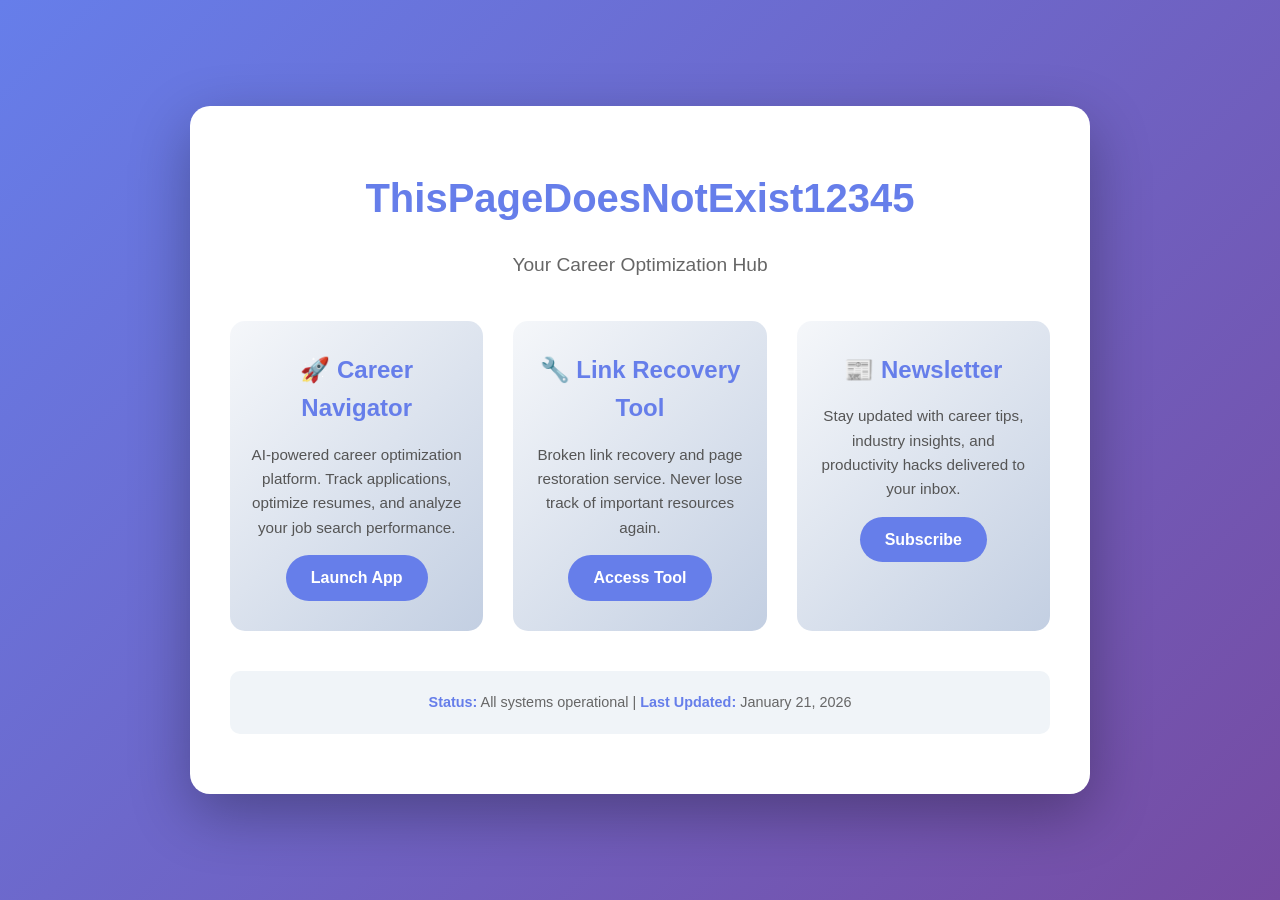
==== index.html @ 4808464a "Add professional landing page with service links" ====
<!DOCTYPE html>
<html lang="en">
<head>
    <meta charset="UTF-8">
    <meta name="viewport" content="width=device-width, initial-scale=1.0">
    <meta name="description" content="ThisPageDoesNotExist12345 - Career optimization tools and resources">
    <title>ThisPageDoesNotExist12345 | Career Navigator & Tools</title>
    <style>
        * {
            margin: 0;
            padding: 0;
            box-sizing: border-box;
        }
        
        body {
            font-family: -apple-system, BlinkMacSystemFont, 'Segoe UI', Roboto, Oxygen, Ubuntu, Cantarell, sans-serif;
            line-height: 1.6;
            color: #333;
            background: linear-gradient(135deg, #667eea 0%, #764ba2 100%);
            min-height: 100vh;
            display: flex;
            align-items: center;
            justify-content: center;
            padding: 20px;
        }
        
        .container {
            max-width: 900px;
            background: white;
            border-radius: 20px;
            box-shadow: 0 20px 60px rgba(0, 0, 0, 0.3);
            padding: 60px 40px;
            text-align: center;
        }
        
        h1 {
            font-size: 2.5rem;
            color: #667eea;
            margin-bottom: 20px;
            font-weight: 700;
        }
        
        .tagline {
            font-size: 1.2rem;
            color: #666;
            margin-bottom: 40px;
        }
        
        .services {
            display: grid;
            grid-template-columns: repeat(auto-fit, minmax(250px, 1fr));
            gap: 30px;
            margin: 40px 0;
        }
        
        .service-card {
            background: linear-gradient(135deg, #f5f7fa 0%, #c3cfe2 100%);
            border-radius: 15px;
            padding: 30px 20px;
            transition: transform 0.3s ease, box-shadow 0.3s ease;
        }
        
        .service-card:hover {
            transform: translateY(-5px);
            box-shadow: 0 10px 30px rgba(0, 0, 0, 0.15);
        }
        
        .service-card h2 {
            font-size: 1.5rem;
            color: #667eea;
            margin-bottom: 15px;
        }
        
        .service-card p {
            color: #555;
            font-size: 0.95rem;
        }
        
        .service-card a {
            display: inline-block;
            margin-top: 15px;
            padding: 10px 25px;
            background: #667eea;
            color: white;
            text-decoration: none;
            border-radius: 25px;
            font-weight: 600;
            transition: background 0.3s ease;
        }
        
        .service-card a:hover {
            background: #764ba2;
        }
        
        .status {
            margin-top: 40px;
            padding: 20px;
            background: #f0f4f8;
            border-radius: 10px;
            font-size: 0.9rem;
            color: #666;
        }
        
        .status strong {
            color: #667eea;
        }
        
        @media (max-width: 768px) {
            h1 {
                font-size: 2rem;
            }
            
            .container {
                padding: 40px 25px;
            }
            
            .services {
                grid-template-columns: 1fr;
            }
        }
    </style>
</head>
<body>
    <div class="container">
        <h1>ThisPageDoesNotExist12345</h1>
        <p class="tagline">Your Career Optimization Hub</p>
        
        <div class="services">
            <div class="service-card">
                <h2>🚀 Career Navigator</h2>
                <p>AI-powered career optimization platform. Track applications, optimize resumes, and analyze your job search performance.</p>
                <a href="https://thispagedoesnotexist12345.me">Launch App</a>
            </div>
            
            <div class="service-card">
                <h2>🔧 Link Recovery Tool</h2>
                <p>Broken link recovery and page restoration service. Never lose track of important resources again.</p>
                <a href="https://thispagedoesnotexist12345.tech">Access Tool</a>
            </div>
            
            <div class="service-card">
                <h2>📰 Newsletter</h2>
                <p>Stay updated with career tips, industry insights, and productivity hacks delivered to your inbox.</p>
                <a href="https://newsletter.thispagedoesnotexist12345.com">Subscribe</a>
            </div>
        </div>
        
        <div class="status">
            <strong>Status:</strong> All systems operational | 
            <strong>Last Updated:</strong> January 21, 2026
        </div>
    </div>
</body>
</html>
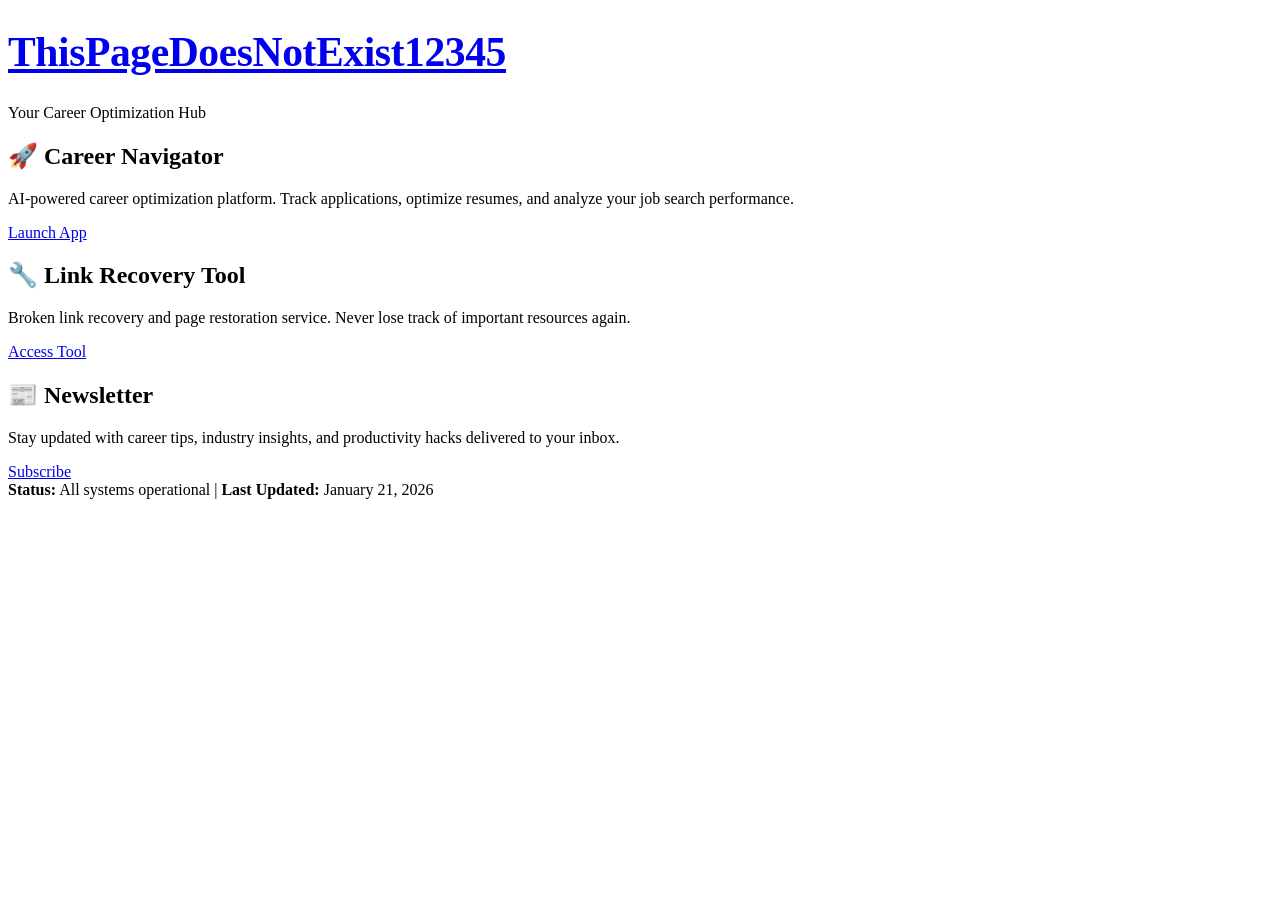
==== commit 5db3d54e: "refactor: update index.html with semantic header and link globals.css" ====
--- a/index.html
+++ b/index.html
@@ -5,140 +5,31 @@
     <meta name="viewport" content="width=device-width, initial-scale=1.0">
     <meta name="description" content="ThisPageDoesNotExist12345 - Career optimization tools and resources">
     <title>ThisPageDoesNotExist12345 | Career Navigator & Tools</title>
-    <style>
-        * {
-            margin: 0;
-            padding: 0;
-            box-sizing: border-box;
-        }
-        
-        body {
-            font-family: -apple-system, BlinkMacSystemFont, 'Segoe UI', Roboto, Oxygen, Ubuntu, Cantarell, sans-serif;
-            line-height: 1.6;
-            color: #333;
-            background: linear-gradient(135deg, #667eea 0%, #764ba2 100%);
-            min-height: 100vh;
-            display: flex;
-            align-items: center;
-            justify-content: center;
-            padding: 20px;
-        }
-        
-        .container {
-            max-width: 900px;
-            background: white;
-            border-radius: 20px;
-            box-shadow: 0 20px 60px rgba(0, 0, 0, 0.3);
-            padding: 60px 40px;
-            text-align: center;
-        }
-        
-        h1 {
-            font-size: 2.5rem;
-            color: #667eea;
-            margin-bottom: 20px;
-            font-weight: 700;
-        }
-        
-        .tagline {
-            font-size: 1.2rem;
-            color: #666;
-            margin-bottom: 40px;
-        }
-        
-        .services {
-            display: grid;
-            grid-template-columns: repeat(auto-fit, minmax(250px, 1fr));
-            gap: 30px;
-            margin: 40px 0;
-        }
-        
-        .service-card {
-            background: linear-gradient(135deg, #f5f7fa 0%, #c3cfe2 100%);
-            border-radius: 15px;
-            padding: 30px 20px;
-            transition: transform 0.3s ease, box-shadow 0.3s ease;
-        }
-        
-        .service-card:hover {
-            transform: translateY(-5px);
-            box-shadow: 0 10px 30px rgba(0, 0, 0, 0.15);
-        }
-        
-        .service-card h2 {
-            font-size: 1.5rem;
-            color: #667eea;
-            margin-bottom: 15px;
-        }
-        
-        .service-card p {
-            color: #555;
-            font-size: 0.95rem;
-        }
-        
-        .service-card a {
-            display: inline-block;
-            margin-top: 15px;
-            padding: 10px 25px;
-            background: #667eea;
-            color: white;
-            text-decoration: none;
-            border-radius: 25px;
-            font-weight: 600;
-            transition: background 0.3s ease;
-        }
-        
-        .service-card a:hover {
-            background: #764ba2;
-        }
-        
-        .status {
-            margin-top: 40px;
-            padding: 20px;
-            background: #f0f4f8;
-            border-radius: 10px;
-            font-size: 0.9rem;
-            color: #666;
-        }
-        
-        .status strong {
-            color: #667eea;
-        }
-        
-        @media (max-width: 768px) {
-            h1 {
-                font-size: 2rem;
-            }
-            
-            .container {
-                padding: 40px 25px;
-            }
-            
-            .services {
-                grid-template-columns: 1fr;
-            }
-        }
-    </style>
+    <link rel="stylesheet" href="globals.css">
 </head>
 <body>
-    <div class="container">
-        <h1>ThisPageDoesNotExist12345</h1>
-        <p class="tagline">Your Career Optimization Hub</p>
+    <div class="container glass-panel">
+        <header>
+            <a href="/" data-style-hook="landing-header" class="flex items-center gap-2 text-cyan-400 font-mono">
+                <h1>ThisPageDoesNotExist12345</h1>
+            </a>
+            <p class="tagline">Your Career Optimization Hub</p>
+        </header>
         
         <div class="services">
-            <div class="service-card">
+            <div class="service-card glass-panel-elevated">
                 <h2>🚀 Career Navigator</h2>
                 <p>AI-powered career optimization platform. Track applications, optimize resumes, and analyze your job search performance.</p>
                 <a href="https://thispagedoesnotexist12345.me">Launch App</a>
             </div>
             
-            <div class="service-card">
+            <div class="service-card glass-panel-elevated">
                 <h2>🔧 Link Recovery Tool</h2>
                 <p>Broken link recovery and page restoration service. Never lose track of important resources again.</p>
                 <a href="https://thispagedoesnotexist12345.tech">Access Tool</a>
             </div>
             
-            <div class="service-card">
+            <div class="service-card glass-panel-elevated">
                 <h2>📰 Newsletter</h2>
                 <p>Stay updated with career tips, industry insights, and productivity hacks delivered to your inbox.</p>
                 <a href="https://newsletter.thispagedoesnotexist12345.com">Subscribe</a>
--- a/globals.css
+++ b/globals.css
@@ -0,0 +1,61 @@
+@tailwind base;
+@tailwind components;
+@tailwind utilities;
+
+@layer base {
+  :root {
+    --canvas: #010102;
+    --surface-1: #0f1011;
+    --surface-2: #141516;
+    --surface-3: #18191a;
+    --hairline: #23252a;
+    --primary: #ff9900;
+    --primary-foreground: #010102;
+    --accent: #ffcc00;
+  }
+
+  body {
+    @apply bg-canvas text-slate-200 antialiased;
+
+    font-feature-settings: "cv02", "cv03", "cv04", "cv11";
+  }
+}
+
+@layer components {
+  .glass-panel {
+    @apply bg-surface-1/50 border border-hairline backdrop-blur-xl rounded-xl;
+  }
+  
+  .glass-panel-elevated {
+    @apply bg-surface-2/50 border border-hairline backdrop-blur-xl rounded-xl;
+  }
+}
+
+/* Domain Header Responsive Fix */
+/* Target the site title in Home.tsx and potential Beehiiv wrapper/iframe overrides */
+header a.font-mono,
+#beehiiv-form-wrapper h1,
+.beehiiv-embed-header,
+[class*="beehiiv"] h1 {
+  font-size: clamp(1.1rem, 5vw, 1.3rem) !important;
+  letter-spacing: -0.02em !important;
+  white-space: nowrap !important;
+}
+
+@media (max-width: 640px) {
+  header a.font-mono,
+  #beehiiv-form-wrapper h1,
+  .beehiiv-embed-header,
+  [class*="beehiiv"] h1 {
+    white-space: nowrap !important;
+    overflow: hidden !important;
+    text-overflow: ellipsis !important;
+    display: block !important;
+    text-align: left !important;
+  }
+}
+
+/* Specific target for the landing page header link in Home.tsx */
+header [data-style-hook="landing-header"] {
+  max-width: 100% !important;
+}
